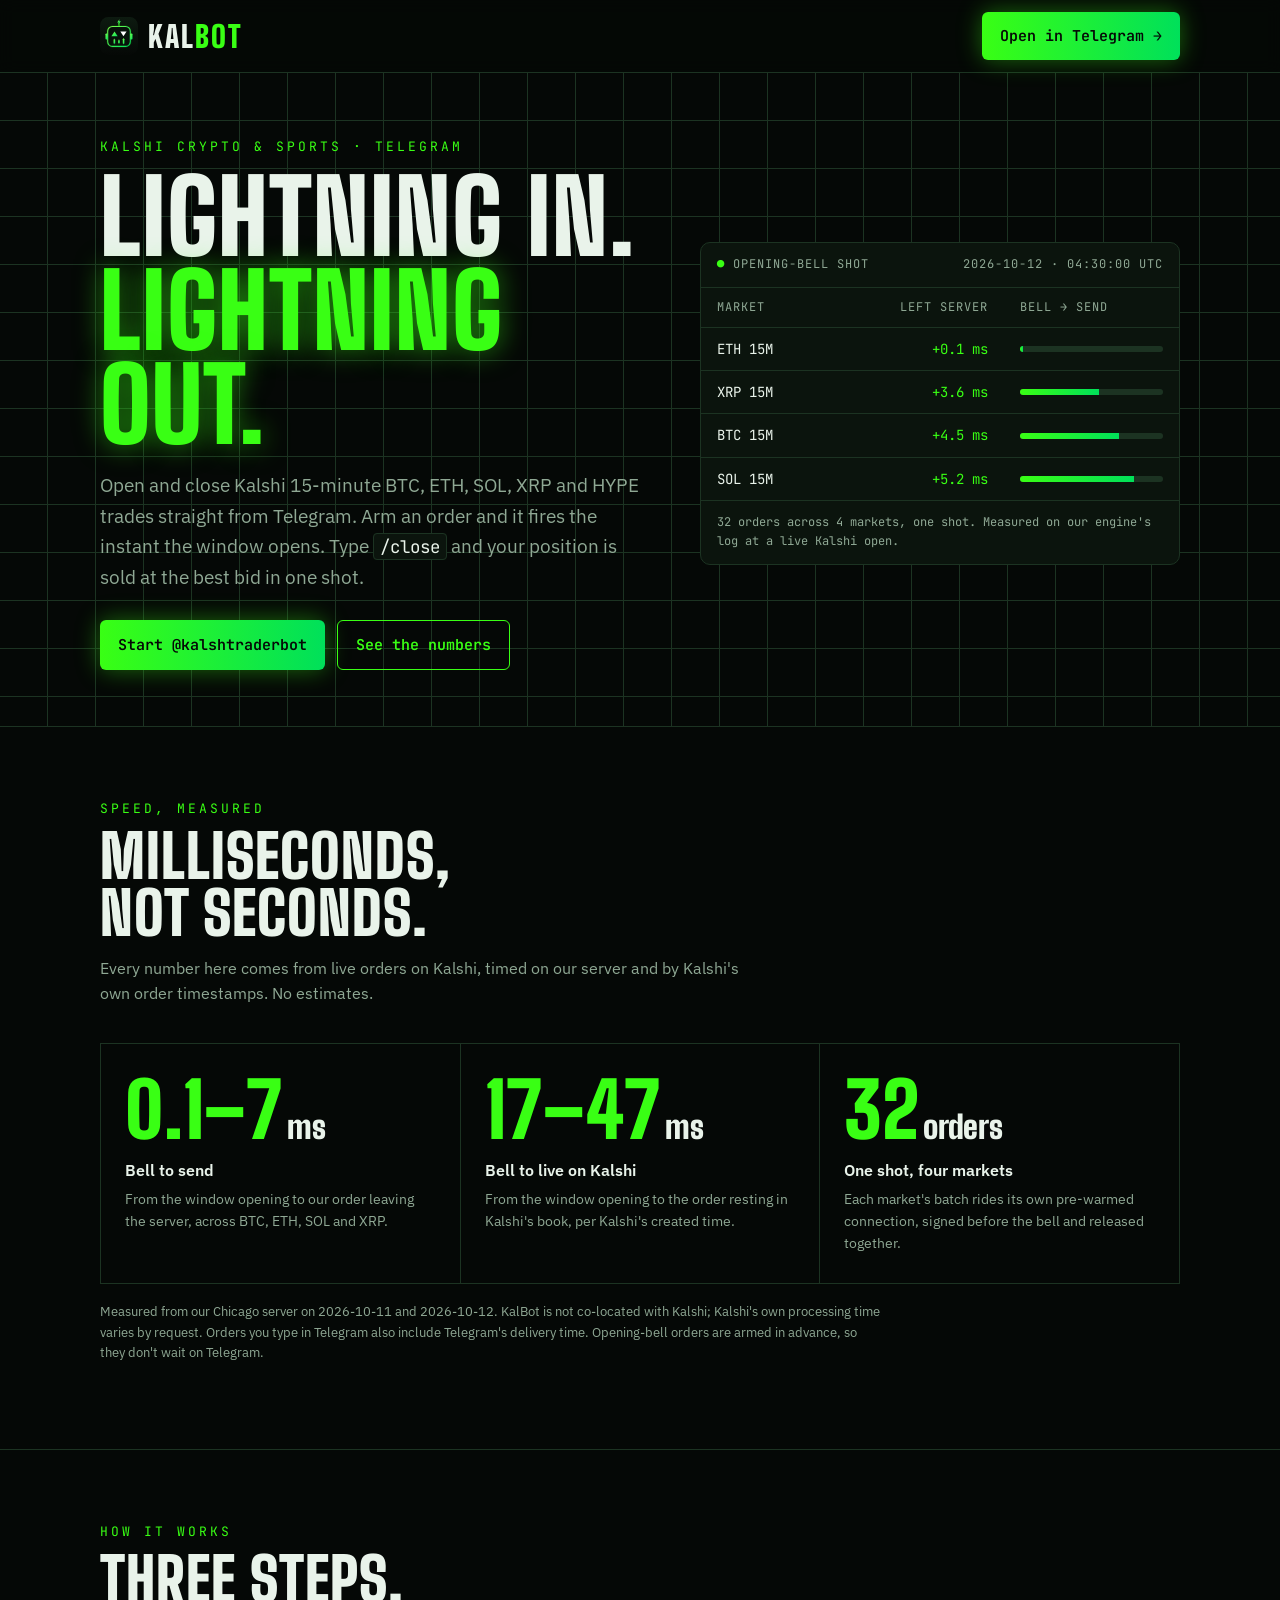
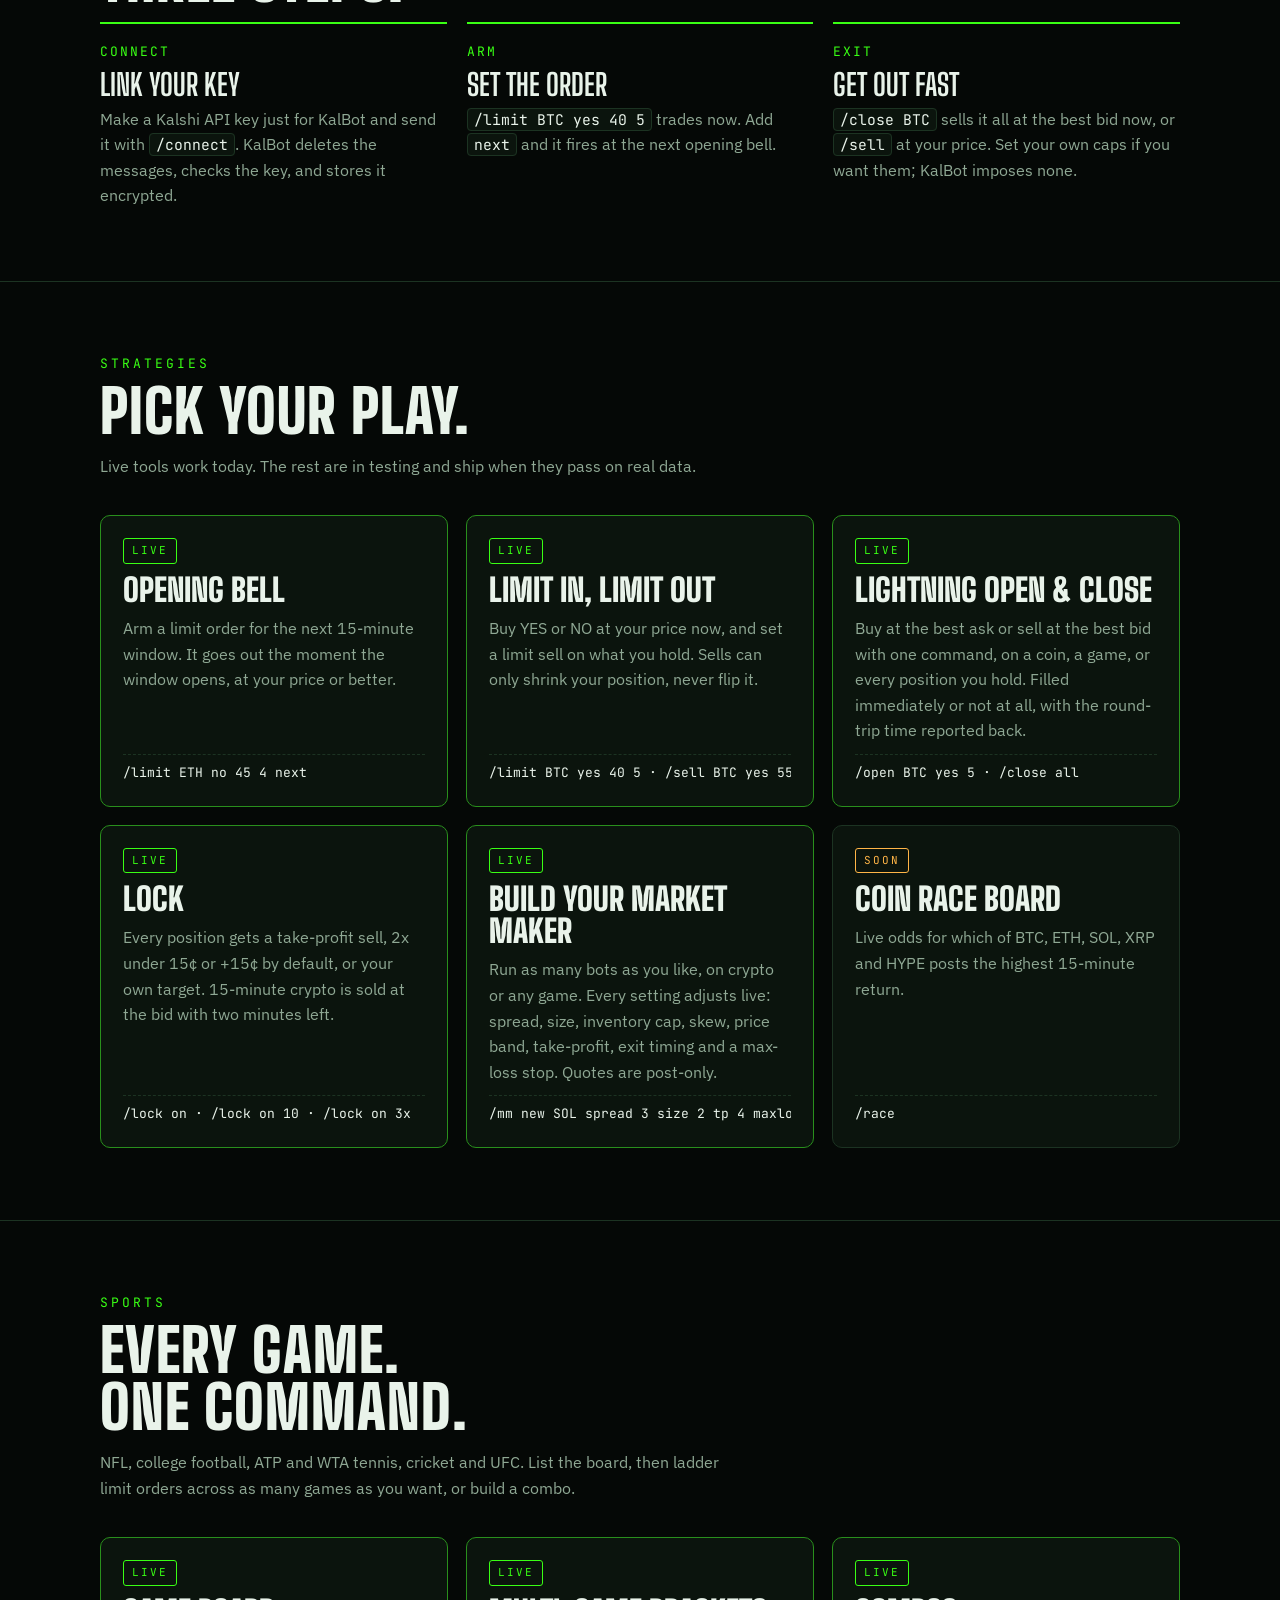
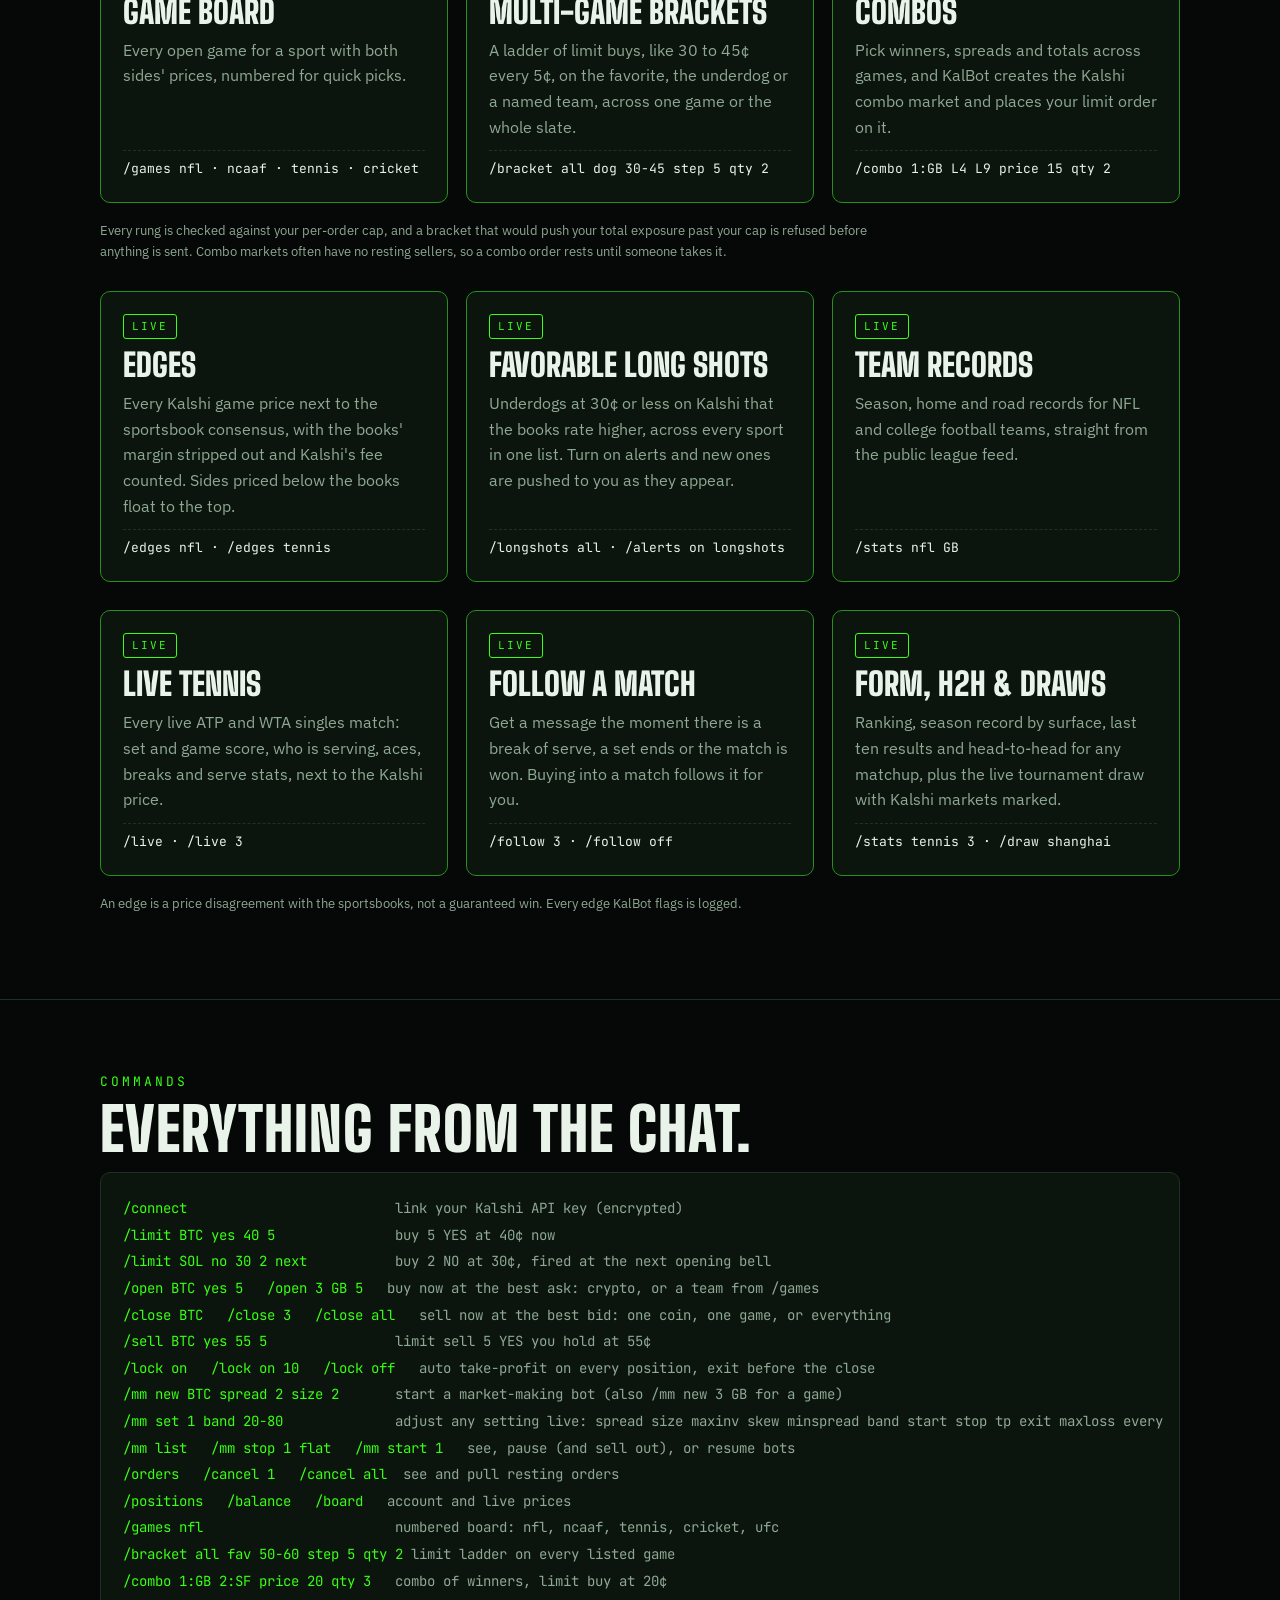
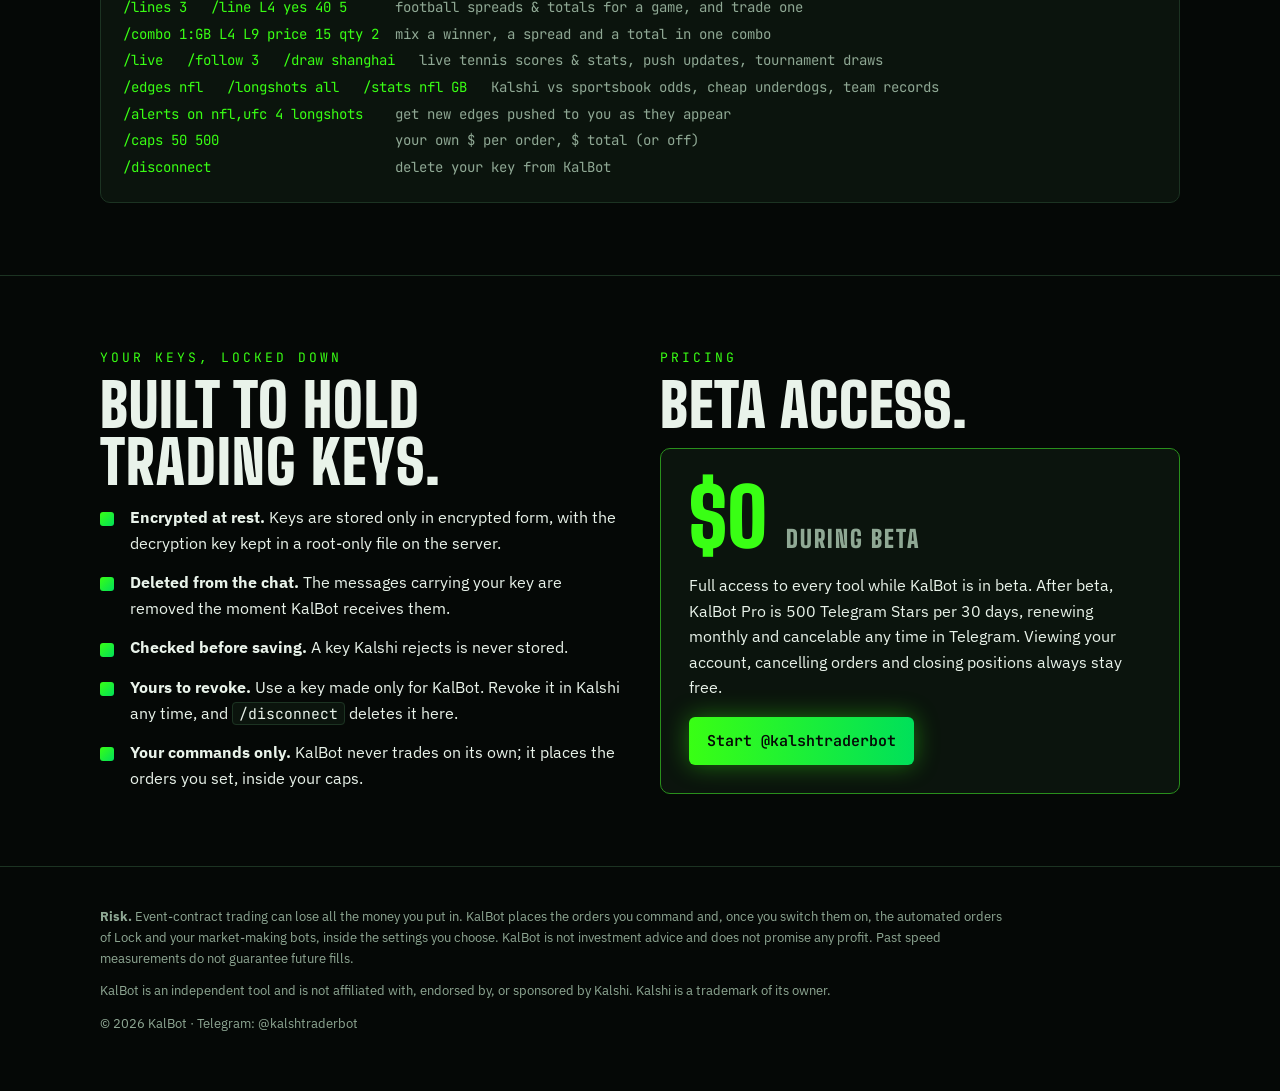
==== index.html @ a6000c85 "KalBot landing page Co-Authored-By: Claude Opus 5.5 <noreply@anthropic.com>" ====
<!doctype html>
<html lang="en">
<head>
<meta charset="utf-8">
<meta name="viewport" content="width=device-width, initial-scale=1">
<title>KalBot · Kalshi crypto &amp; sports trading in Telegram</title>
<meta name="description" content="Trade Kalshi 15-minute crypto and sports from Telegram: opening-bell orders, one-tap open and close, brackets, combos, market-making bots, live tennis and edges vs the sportsbooks.">
<meta property="og:type" content="website">
<meta property="og:title" content="KalBot · Lightning in. Lightning out.">
<meta property="og:description" content="Trade Kalshi 15-minute crypto and sports from Telegram. Your account, your strategy, your caps.">
<meta property="og:url" content="https://dakotabota.github.io/kalbot/">
<meta property="og:image" content="https://dakotabota.github.io/kalbot/kalbot-icon-512.png">
<meta name="twitter:card" content="summary">
<meta name="theme-color" content="#050806">
<link rel="icon" type="image/svg+xml" href="kalbot-icon.svg">
<link rel="icon" type="image/png" sizes="48x48" href="kalbot-icon-48.png">
<link rel="apple-touch-icon" href="kalbot-icon-512.png">

<link rel="preconnect" href="https://fonts.googleapis.com">
<link rel="preconnect" href="https://fonts.gstatic.com" crossorigin>
<link rel="stylesheet" href="https://fonts.googleapis.com/css2?family=Big+Shoulders+Display:wght@700;900&family=IBM+Plex+Sans:wght@400;500;600&family=JetBrains+Mono:wght@400;600&display=swap">
<style>
/* Layout: terminal-black trading floor. One neon accent (the brand green), a live "tape" of measured
   latencies as the hero, then a strict two-column rhythm that stacks on phones. Single dark theme by design. */
:root {
  color-scheme: dark;
  --ink: #050806;          /* page */
  --panel: #0b140d;        /* raised surfaces */
  --line: #1c3322;         /* hairlines, grid */
  --text: #e9f3ea;         /* body text */
  --muted: #8fa894;        /* secondary text */
  --neon: #39ff14;         /* brand accent */
  --neon-2: #00e05a;       /* accent gradient end */
  --warn: #ffb547;         /* "soon" status */
  --display: "Big Shoulders Display", "Arial Narrow", Impact, sans-serif;
  --body: "IBM Plex Sans", "Segoe UI", system-ui, sans-serif;
  --mono: "JetBrains Mono", ui-monospace, "SFMono-Regular", Menlo, monospace;
}
* { box-sizing: border-box; }
body { margin: 0; background: var(--ink); color: var(--text); font-family: var(--body); font-size: 16px; line-height: 1.6; }
a { color: var(--neon); }
.wrap { max-width: 1120px; margin: 0 auto; padding-inline: 20px; }
.grid-bg {
  background-image: linear-gradient(var(--line) 1px, transparent 1px), linear-gradient(90deg, var(--line) 1px, transparent 1px);
  background-size: 48px 48px; background-position: -1px -1px;
}
header.top {
  position: sticky; top: env(safe-area-inset-top, 0px); z-index: 5;
  background: color-mix(in srgb, var(--ink) 88%, transparent); backdrop-filter: blur(8px);
  border-bottom: 1px solid var(--line);
}
.top .wrap { display: flex; align-items: center; justify-content: space-between; gap: 16px; padding-block: 12px; }
.brand { display: flex; align-items: center; gap: 10px; text-decoration: none; color: var(--text); }
.brand svg { width: 38px; height: 38px; }
.brand b { font-family: var(--display); font-weight: 900; font-size: 30px; letter-spacing: 2px; line-height: 1; }
.brand b span { color: var(--neon); }
.btn {
  display: inline-flex; align-items: center; gap: 10px; font-family: var(--mono); font-weight: 600; font-size: 15px;
  text-decoration: none; color: var(--ink); background: linear-gradient(90deg, var(--neon), var(--neon-2));
  padding: 12px 18px; border-radius: 6px; box-shadow: 0 0 24px color-mix(in srgb, var(--neon) 40%, transparent);
}
.btn:hover { filter: brightness(1.08); }
.btn:focus-visible, a:focus-visible { outline: 2px solid var(--text); outline-offset: 3px; }
.btn.ghost { background: none; color: var(--neon); border: 1px solid var(--neon); box-shadow: none; }

/* hero */
.hero { padding-block: 64px 56px; border-bottom: 1px solid var(--line); }
.hero .wrap { display: grid; grid-template-columns: 1.15fr 1fr; gap: 48px; align-items: center; }
.eyebrow { font-family: var(--mono); font-size: 13px; letter-spacing: 3px; text-transform: uppercase; color: var(--neon); }
h1 {
  font-family: var(--display); font-weight: 900; text-transform: uppercase; line-height: 0.92;
  font-size: clamp(52px, 8vw, 104px); margin: 12px 0 18px; letter-spacing: 1px; text-wrap: balance;
}
h1 em { font-style: normal; color: var(--neon); text-shadow: 0 0 28px color-mix(in srgb, var(--neon) 55%, transparent); }
.lede { color: var(--muted); font-size: 19px; max-width: 34em; margin: 0 0 28px; }
.cta-row { display: flex; flex-wrap: wrap; gap: 12px; }

/* the tape: real measured shot */
.tape { background: var(--panel); border: 1px solid var(--line); border-radius: 10px; overflow: hidden; min-width: 0; }
.tape-head { display: flex; justify-content: space-between; gap: 12px; padding: 12px 16px; border-bottom: 1px solid var(--line);
  font-family: var(--mono); font-size: 12px; color: var(--muted); letter-spacing: 1px; text-transform: uppercase; flex-wrap: wrap; }
.tape-head .dot { color: var(--neon); }
.tape table { width: 100%; border-collapse: collapse; font-family: var(--mono); font-variant-numeric: tabular-nums; }
.tape th, .tape td { padding: 10px 16px; text-align: left; font-size: 14px; border-bottom: 1px solid var(--line); }
.tape th { color: var(--muted); font-weight: 400; font-size: 12px; letter-spacing: 1px; text-transform: uppercase; }
.tape td.n { color: var(--neon); text-align: right; }
.tape th.n { text-align: right; }
.bar { height: 6px; background: var(--line); border-radius: 3px; overflow: hidden; min-width: 60px; }
.bar i { display: block; height: 100%; background: linear-gradient(90deg, var(--neon), var(--neon-2)); }
.tape-foot { padding: 12px 16px; font-size: 12px; color: var(--muted); font-family: var(--mono); }

/* speed numbers */
section { padding-block: 72px; border-bottom: 1px solid var(--line); }
h2 { font-family: var(--display); font-weight: 900; text-transform: uppercase; font-size: clamp(38px, 5vw, 60px);
  line-height: 0.95; margin: 8px 0 14px; letter-spacing: 1px; text-wrap: balance; }
.sub { color: var(--muted); max-width: 40em; margin: 0 0 36px; }
.stats { display: grid; grid-template-columns: repeat(3, 1fr); gap: 1px; background: var(--line); border: 1px solid var(--line); }
.stat { background: var(--ink); padding: 28px 24px; min-width: 0; }
.stat .big { font-family: var(--display); font-weight: 900; font-size: clamp(54px, 6vw, 76px); line-height: 1; color: var(--neon); }
.stat .big small { font-size: 0.42em; color: var(--text); margin-left: 4px; }
.stat .what { font-weight: 600; margin-top: 10px; }
.stat .how { color: var(--muted); font-size: 14px; margin-top: 4px; }
.fine { font-size: 13px; color: var(--muted); margin-top: 18px; max-width: 60em; }

/* steps */
.steps { display: grid; grid-template-columns: repeat(3, 1fr); gap: 20px; }
.step { border-top: 2px solid var(--neon); padding-top: 18px; min-width: 0; }
.step .k { font-family: var(--mono); color: var(--neon); font-size: 13px; letter-spacing: 2px; }
.step h3 { font-family: var(--display); font-weight: 700; text-transform: uppercase; font-size: 30px; margin: 6px 0 8px; line-height: 1; }
.step p { color: var(--muted); margin: 0; }
code, kbd { font-family: var(--mono); font-size: 0.92em; color: var(--text); background: var(--panel); border: 1px solid var(--line);
  padding: 1px 6px; border-radius: 4px; }

/* strategies */
.strats { display: grid; grid-template-columns: repeat(3, 1fr); gap: 18px; }
.card { background: var(--panel); border: 1px solid var(--line); border-radius: 10px; padding: 22px; display: flex; flex-direction: column; gap: 10px; min-width: 0; }
.card.live { border-color: color-mix(in srgb, var(--neon) 45%, var(--line)); }
.chip { align-self: flex-start; font-family: var(--mono); font-size: 11px; letter-spacing: 2px; text-transform: uppercase;
  padding: 3px 8px; border-radius: 3px; border: 1px solid currentColor; }
.chip.live { color: var(--neon); }
.chip.soon { color: var(--warn); }
.card h3 { font-family: var(--display); font-weight: 900; text-transform: uppercase; font-size: 32px; line-height: 1; margin: 0; }
.card p { margin: 0; color: var(--muted); }
.card .cmd { margin-top: auto; font-family: var(--mono); font-size: 13px; color: var(--text); overflow-x: auto; white-space: nowrap; padding-top: 8px; border-top: 1px dashed var(--line); }

/* commands */
.term { background: var(--panel); border: 1px solid var(--line); border-radius: 10px; overflow-x: auto; }
.term pre { margin: 0; padding: 22px; font-family: var(--mono); font-size: 14px; line-height: 1.9; color: var(--text); }
.term .c { color: var(--neon); }
.term .m { color: var(--muted); }

/* security + pricing */
.two { display: grid; grid-template-columns: 1fr 1fr; gap: 40px; }
.two > div { min-width: 0; }
ul.ticks { list-style: none; padding: 0; margin: 0; display: grid; gap: 14px; }
ul.ticks li { padding-left: 30px; position: relative; }
ul.ticks li::before { content: ""; position: absolute; left: 0; top: 0.45em; width: 14px; height: 14px; border-radius: 3px;
  background: linear-gradient(135deg, var(--neon), var(--neon-2)); }
ul.ticks b { color: var(--text); }
.price { background: var(--panel); border: 1px solid color-mix(in srgb, var(--neon) 45%, var(--line)); border-radius: 10px; padding: 28px; }
.price .amt { font-family: var(--display); font-weight: 900; font-size: 80px; line-height: 1; color: var(--neon); }
.price .amt small { font-size: 0.3em; color: var(--muted); letter-spacing: 2px; }

footer { padding-block: 40px 56px; color: var(--muted); font-size: 13px; }
footer .wrap { display: grid; gap: 12px; }
footer p { margin: 0; max-width: 70em; }

@media (max-width: 860px) {
  .hero .wrap, .two { grid-template-columns: 1fr; }
  .stats, .steps, .strats { grid-template-columns: 1fr; }
  .hero { padding-block: 40px; }
  section { padding-block: 52px; }
}
@media (max-width: 420px) { .top .btn { padding: 10px 12px; font-size: 13px; } .brand b { font-size: 26px; } }
@media (prefers-reduced-motion: no-preference) {
  .bar i { animation: fill 900ms cubic-bezier(.2,.8,.2,1) both; }
  @keyframes fill { from { width: 0; } }
}
</style>
</head>
<body>


<svg width="0" height="0" style="position:absolute" aria-hidden="true">
  <defs>
    <linearGradient id="kbBg" x1="0" y1="0" x2="0" y2="1"><stop offset="0" stop-color="#0d1a10"/><stop offset="1" stop-color="#050806"/></linearGradient>
    <linearGradient id="kbG" x1="0" y1="0" x2="1" y2="1"><stop offset="0" stop-color="#7CFF4F"/><stop offset="1" stop-color="#00E05A"/></linearGradient>
    <symbol id="kbIcon" viewBox="0 0 512 512">
      <rect width="512" height="512" rx="112" fill="url(#kbBg)"/>
      <g stroke="#1f3a24" stroke-width="2" opacity="0.7"><path d="M64 160H448M64 256H448M64 352H448M160 64V448M256 64V448M352 64V448"/></g>
      <path d="M256 128V84" stroke="#39FF14" stroke-width="12" stroke-linecap="round"/>
      <path d="M262 30 L232 74 H254 L244 108 L282 58 H258 Z" fill="url(#kbG)"/>
      <rect x="104" y="128" width="304" height="268" rx="64" fill="none" stroke="#39FF14" stroke-width="30" opacity="0.18"/>
      <rect x="104" y="128" width="304" height="268" rx="64" fill="#07120a" stroke="url(#kbG)" stroke-width="14"/>
      <rect x="74" y="222" width="30" height="80" rx="12" fill="url(#kbG)"/><rect x="408" y="222" width="30" height="80" rx="12" fill="url(#kbG)"/>
      <path d="M196 196 L238 260 H154 Z" fill="url(#kbG)"/><path d="M316 260 L274 196 H358 Z" fill="#ffffff"/>
      <g fill="url(#kbG)">
        <rect x="183" y="300" width="22" height="58" rx="5"/><rect x="192" y="290" width="4" height="78" rx="2"/>
        <rect x="245" y="312" width="22" height="40" rx="5"/><rect x="254" y="300" width="4" height="66" rx="2"/>
        <rect x="307" y="294" width="22" height="66" rx="5"/><rect x="316" y="284" width="4" height="86" rx="2"/>
      </g>
    </symbol>
  </defs>
</svg>

<header class="top">
  <div class="wrap">
    <a class="brand" href="#top" aria-label="KalBot home"><svg role="img" aria-hidden="true"><use href="#kbIcon"/></svg><b>KAL<span>BOT</span></b></a>
    <a class="btn" href="https://t.me/kalshtraderbot" target="_blank" rel="noopener">Open in Telegram →</a>
  </div>
</header>

<main id="top">
  <div class="hero grid-bg">
    <div class="wrap">
      <div>
        <div class="eyebrow">Kalshi crypto &amp; sports · Telegram</div>
        <h1>Lightning in.<br><em>Lightning out.</em></h1>
        <p class="lede">Open and close Kalshi 15-minute BTC, ETH, SOL, XRP and HYPE trades straight from Telegram. Arm an order and it fires the instant the window opens. Type <code>/close</code> and your position is sold at the best bid in one shot.</p>
        <div class="cta-row">
          <a class="btn" href="https://t.me/kalshtraderbot" target="_blank" rel="noopener">Start @kalshtraderbot</a>
          <a class="btn ghost" href="#speed">See the numbers</a>
        </div>
      </div>
      <div class="tape" aria-label="Measured opening-bell shot">
        <div class="tape-head"><span><span class="dot">●</span> Opening-bell shot</span><span>2026-10-12 · 04:30:00 UTC</span></div>
        <table>
          <thead><tr><th>Market</th><th class="n">Left server</th><th>Bell → send</th></tr></thead>
          <tbody>
            <tr><td>ETH 15M</td><td class="n">+0.1 ms</td><td><div class="bar"><i style="width:2%"></i></div></td></tr>
            <tr><td>XRP 15M</td><td class="n">+3.6 ms</td><td><div class="bar"><i style="width:55%"></i></div></td></tr>
            <tr><td>BTC 15M</td><td class="n">+4.5 ms</td><td><div class="bar"><i style="width:69%"></i></div></td></tr>
            <tr><td>SOL 15M</td><td class="n">+5.2 ms</td><td><div class="bar"><i style="width:80%"></i></div></td></tr>
          </tbody>
        </table>
        <div class="tape-foot">32 orders across 4 markets, one shot. Measured on our engine's log at a live Kalshi open.</div>
      </div>
    </div>
  </div>

  <section id="speed">
    <div class="wrap">
      <div class="eyebrow">Speed, measured</div>
      <h2>Milliseconds,<br>not seconds.</h2>
      <p class="sub">Every number here comes from live orders on Kalshi, timed on our server and by Kalshi's own order timestamps. No estimates.</p>
      <div class="stats">
        <div class="stat"><div class="big">0.1–7<small>ms</small></div><div class="what">Bell to send</div><div class="how">From the window opening to our order leaving the server, across BTC, ETH, SOL and XRP.</div></div>
        <div class="stat"><div class="big">17–47<small>ms</small></div><div class="what">Bell to live on Kalshi</div><div class="how">From the window opening to the order resting in Kalshi's book, per Kalshi's created time.</div></div>
        <div class="stat"><div class="big">32<small>orders</small></div><div class="what">One shot, four markets</div><div class="how">Each market's batch rides its own pre-warmed connection, signed before the bell and released together.</div></div>
      </div>
      <p class="fine">Measured from our Chicago server on 2026-10-11 and 2026-10-12. KalBot is not co-located with Kalshi; Kalshi's own processing time varies by request. Orders you type in Telegram also include Telegram's delivery time. Opening-bell orders are armed in advance, so they don't wait on Telegram.</p>
    </div>
  </section>

  <section>
    <div class="wrap">
      <div class="eyebrow">How it works</div>
      <h2>Three steps.</h2>
      <div class="steps">
        <div class="step"><div class="k">CONNECT</div><h3>Link your key</h3><p>Make a Kalshi API key just for KalBot and send it with <code>/connect</code>. KalBot deletes the messages, checks the key, and stores it encrypted.</p></div>
        <div class="step"><div class="k">ARM</div><h3>Set the order</h3><p><code>/limit BTC yes 40 5</code> trades now. Add <code>next</code> and it fires at the next opening bell.</p></div>
        <div class="step"><div class="k">EXIT</div><h3>Get out fast</h3><p><code>/close BTC</code> sells it all at the best bid now, or <code>/sell</code> at your price. Set your own caps if you want them; KalBot imposes none.</p></div>
      </div>
    </div>
  </section>

  <section id="strategies">
    <div class="wrap">
      <div class="eyebrow">Strategies</div>
      <h2>Pick your play.</h2>
      <p class="sub">Live tools work today. The rest are in testing and ship when they pass on real data.</p>
      <div class="strats">
        <div class="card live"><span class="chip live">Live</span><h3>Opening bell</h3><p>Arm a limit order for the next 15-minute window. It goes out the moment the window opens, at your price or better.</p><div class="cmd">/limit ETH no 45 4 next</div></div>
        <div class="card live"><span class="chip live">Live</span><h3>Limit in, limit out</h3><p>Buy YES or NO at your price now, and set a limit sell on what you hold. Sells can only shrink your position, never flip it.</p><div class="cmd">/limit BTC yes 40 5 · /sell BTC yes 55 5</div></div>
        <div class="card live"><span class="chip live">Live</span><h3>Lightning open &amp; close</h3><p>Buy at the best ask or sell at the best bid with one command, on a coin, a game, or every position you hold. Filled immediately or not at all, with the round-trip time reported back.</p><div class="cmd">/open BTC yes 5 · /close all</div></div>
        <div class="card live"><span class="chip live">Live</span><h3>Lock</h3><p>Every position gets a take-profit sell, 2x under 15¢ or +15¢ by default, or your own target. 15-minute crypto is sold at the bid with two minutes left.</p><div class="cmd">/lock on · /lock on 10 · /lock on 3x</div></div>
        <div class="card live"><span class="chip live">Live</span><h3>Build your market maker</h3><p>Run as many bots as you like, on crypto or any game. Every setting adjusts live: spread, size, inventory cap, skew, price band, take-profit, exit timing and a max-loss stop. Quotes are post-only.</p><div class="cmd">/mm new SOL spread 3 size 2 tp 4 maxloss 5</div></div>
        <div class="card"><span class="chip soon">Soon</span><h3>Coin Race board</h3><p>Live odds for which of BTC, ETH, SOL, XRP and HYPE posts the highest 15-minute return.</p><div class="cmd">/race</div></div>
      </div>
    </div>
  </section>

  <section id="sports">
    <div class="wrap">
      <div class="eyebrow">Sports</div>
      <h2>Every game.<br>One command.</h2>
      <p class="sub">NFL, college football, ATP and WTA tennis, cricket and UFC. List the board, then ladder limit orders across as many games as you want, or build a combo.</p>
      <div class="strats">
        <div class="card live"><span class="chip live">Live</span><h3>Game board</h3><p>Every open game for a sport with both sides' prices, numbered for quick picks.</p><div class="cmd">/games nfl · ncaaf · tennis · cricket · ufc</div></div>
        <div class="card live"><span class="chip live">Live</span><h3>Multi-game brackets</h3><p>A ladder of limit buys, like 30 to 45¢ every 5¢, on the favorite, the underdog or a named team, across one game or the whole slate.</p><div class="cmd">/bracket all dog 30-45 step 5 qty 2</div></div>
        <div class="card live"><span class="chip live">Live</span><h3>Combos</h3><p>Pick winners, spreads and totals across games, and KalBot creates the Kalshi combo market and places your limit order on it.</p><div class="cmd">/combo 1:GB L4 L9 price 15 qty 2</div></div>
      </div>
      <p class="fine">Every rung is checked against your per-order cap, and a bracket that would push your total exposure past your cap is refused before anything is sent. Combo markets often have no resting sellers, so a combo order rests until someone takes it.</p>
      <div class="strats" style="margin-top:28px">
        <div class="card live"><span class="chip live">Live</span><h3>Edges</h3><p>Every Kalshi game price next to the sportsbook consensus, with the books' margin stripped out and Kalshi's fee counted. Sides priced below the books float to the top.</p><div class="cmd">/edges nfl · /edges tennis</div></div>
        <div class="card live"><span class="chip live">Live</span><h3>Favorable long shots</h3><p>Underdogs at 30¢ or less on Kalshi that the books rate higher, across every sport in one list. Turn on alerts and new ones are pushed to you as they appear.</p><div class="cmd">/longshots all · /alerts on longshots</div></div>
        <div class="card live"><span class="chip live">Live</span><h3>Team records</h3><p>Season, home and road records for NFL and college football teams, straight from the public league feed.</p><div class="cmd">/stats nfl GB</div></div>
      </div>
      <div class="strats" style="margin-top:28px">
        <div class="card live"><span class="chip live">Live</span><h3>Live tennis</h3><p>Every live ATP and WTA singles match: set and game score, who is serving, aces, breaks and serve stats, next to the Kalshi price.</p><div class="cmd">/live · /live 3</div></div>
        <div class="card live"><span class="chip live">Live</span><h3>Follow a match</h3><p>Get a message the moment there is a break of serve, a set ends or the match is won. Buying into a match follows it for you.</p><div class="cmd">/follow 3 · /follow off</div></div>
        <div class="card live"><span class="chip live">Live</span><h3>Form, H2H &amp; draws</h3><p>Ranking, season record by surface, last ten results and head-to-head for any matchup, plus the live tournament draw with Kalshi markets marked.</p><div class="cmd">/stats tennis 3 · /draw shanghai</div></div>
      </div>
      <p class="fine">An edge is a price disagreement with the sportsbooks, not a guaranteed win. Every edge KalBot flags is logged.</p>
    </div>
  </section>

  <section>
    <div class="wrap">
      <div class="eyebrow">Commands</div>
      <h2>Everything from the chat.</h2>
      <div class="term"><pre><span class="c">/connect</span>                          <span class="m">link your Kalshi API key (encrypted)</span>
<span class="c">/limit BTC yes 40 5</span>               <span class="m">buy 5 YES at 40¢ now</span>
<span class="c">/limit SOL no 30 2 next</span>           <span class="m">buy 2 NO at 30¢, fired at the next opening bell</span>
<span class="c">/open BTC yes 5</span>   <span class="c">/open 3 GB 5</span>   <span class="m">buy now at the best ask: crypto, or a team from /games</span>
<span class="c">/close BTC</span>   <span class="c">/close 3</span>   <span class="c">/close all</span>   <span class="m">sell now at the best bid: one coin, one game, or everything</span>
<span class="c">/sell BTC yes 55 5</span>                <span class="m">limit sell 5 YES you hold at 55¢</span>
<span class="c">/lock on</span>   <span class="c">/lock on 10</span>   <span class="c">/lock off</span>   <span class="m">auto take-profit on every position, exit before the close</span>
<span class="c">/mm new BTC spread 2 size 2</span>       <span class="m">start a market-making bot (also /mm new 3 GB for a game)</span>
<span class="c">/mm set 1 band 20-80</span>              <span class="m">adjust any setting live: spread size maxinv skew minspread band start stop tp exit maxloss every</span>
<span class="c">/mm list</span>   <span class="c">/mm stop 1 flat</span>   <span class="c">/mm start 1</span>   <span class="m">see, pause (and sell out), or resume bots</span>
<span class="c">/orders</span>   <span class="c">/cancel 1</span>   <span class="c">/cancel all</span>  <span class="m">see and pull resting orders</span>
<span class="c">/positions</span>   <span class="c">/balance</span>   <span class="c">/board</span>   <span class="m">account and live prices</span>
<span class="c">/games nfl</span>                        <span class="m">numbered board: nfl, ncaaf, tennis, cricket, ufc</span>
<span class="c">/bracket all fav 50-60 step 5 qty 2</span> <span class="m">limit ladder on every listed game</span>
<span class="c">/combo 1:GB 2:SF price 20 qty 3</span>   <span class="m">combo of winners, limit buy at 20¢</span>
<span class="c">/lines 3</span>   <span class="c">/line L4 yes 40 5</span>      <span class="m">football spreads &amp; totals for a game, and trade one</span>
<span class="c">/combo 1:GB L4 L9 price 15 qty 2</span>  <span class="m">mix a winner, a spread and a total in one combo</span>
<span class="c">/live</span>   <span class="c">/follow 3</span>   <span class="c">/draw shanghai</span>   <span class="m">live tennis scores &amp; stats, push updates, tournament draws</span>
<span class="c">/edges nfl</span>   <span class="c">/longshots all</span>   <span class="c">/stats nfl GB</span>   <span class="m">Kalshi vs sportsbook odds, cheap underdogs, team records</span>
<span class="c">/alerts on nfl,ufc 4 longshots</span>    <span class="m">get new edges pushed to you as they appear</span>
<span class="c">/caps 50 500</span>                      <span class="m">your own $ per order, $ total (or off)</span>
<span class="c">/disconnect</span>                       <span class="m">delete your key from KalBot</span></pre></div>
    </div>
  </section>

  <section>
    <div class="wrap two">
      <div>
        <div class="eyebrow">Your keys, locked down</div>
        <h2>Built to hold<br>trading keys.</h2>
        <ul class="ticks">
          <li><b>Encrypted at rest.</b> Keys are stored only in encrypted form, with the decryption key kept in a root-only file on the server.</li>
          <li><b>Deleted from the chat.</b> The messages carrying your key are removed the moment KalBot receives them.</li>
          <li><b>Checked before saving.</b> A key Kalshi rejects is never stored.</li>
          <li><b>Yours to revoke.</b> Use a key made only for KalBot. Revoke it in Kalshi any time, and <code>/disconnect</code> deletes it here.</li>
          <li><b>Your commands only.</b> KalBot never trades on its own; it places the orders you set, inside your caps.</li>
        </ul>
      </div>
      <div>
        <div class="eyebrow">Pricing</div>
        <h2>Beta access.</h2>
        <div class="price">
          <div class="amt">$0 <small>DURING BETA</small></div>
          <p>Full access to every tool while KalBot is in beta. After beta, KalBot Pro is 500 Telegram Stars per 30 days, renewing monthly and cancelable any time in Telegram. Viewing your account, cancelling orders and closing positions always stay free.</p>
          <a class="btn" href="https://t.me/kalshtraderbot" target="_blank" rel="noopener">Start @kalshtraderbot</a>
        </div>
      </div>
    </div>
  </section>
</main>

<footer>
  <div class="wrap">
    <p><b>Risk.</b> Event-contract trading can lose all the money you put in. KalBot places the orders you command and, once you switch them on, the automated orders of Lock and your market-making bots, inside the settings you choose. KalBot is not investment advice and does not promise any profit. Past speed measurements do not guarantee future fills.</p>
    <p>KalBot is an independent tool and is not affiliated with, endorsed by, or sponsored by Kalshi. Kalshi is a trademark of its owner.</p>
    <p>© 2026 KalBot · Telegram: @kalshtraderbot</p>
  </div>
</footer>
</body>
</html>
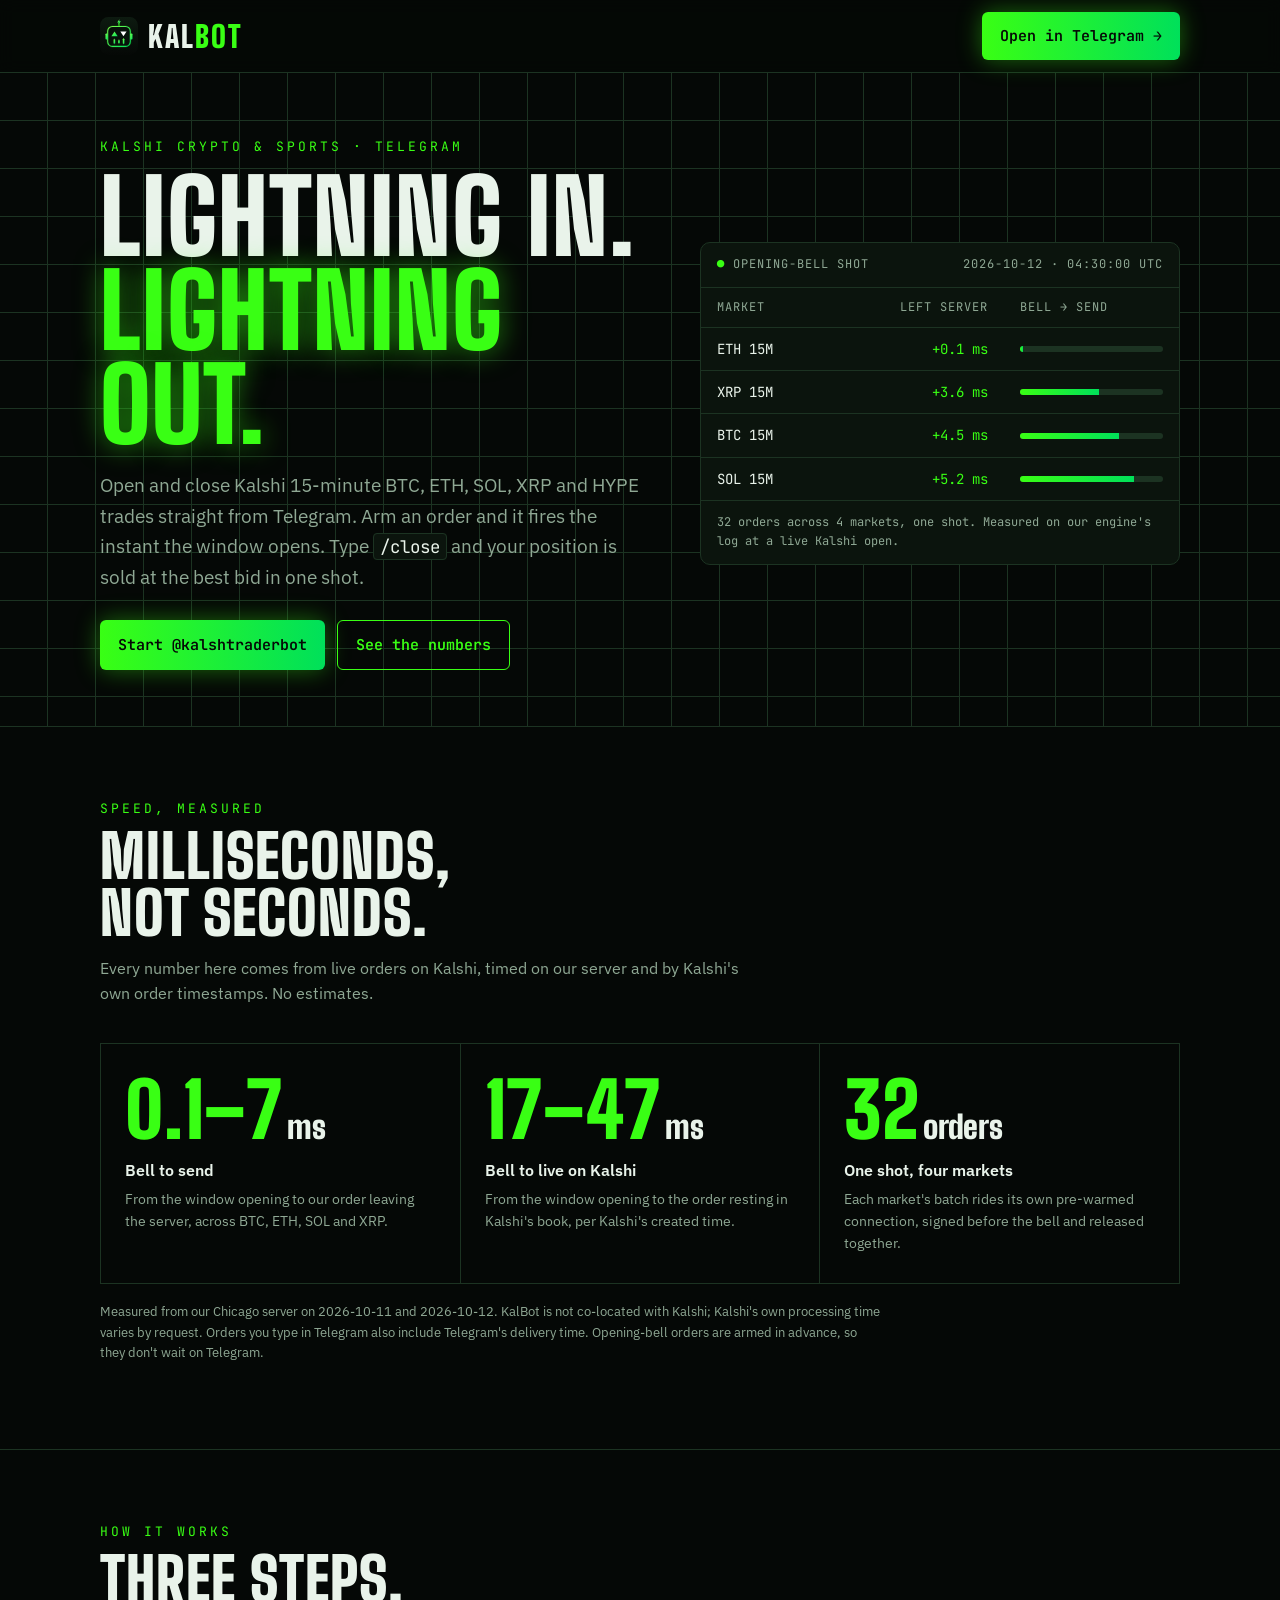
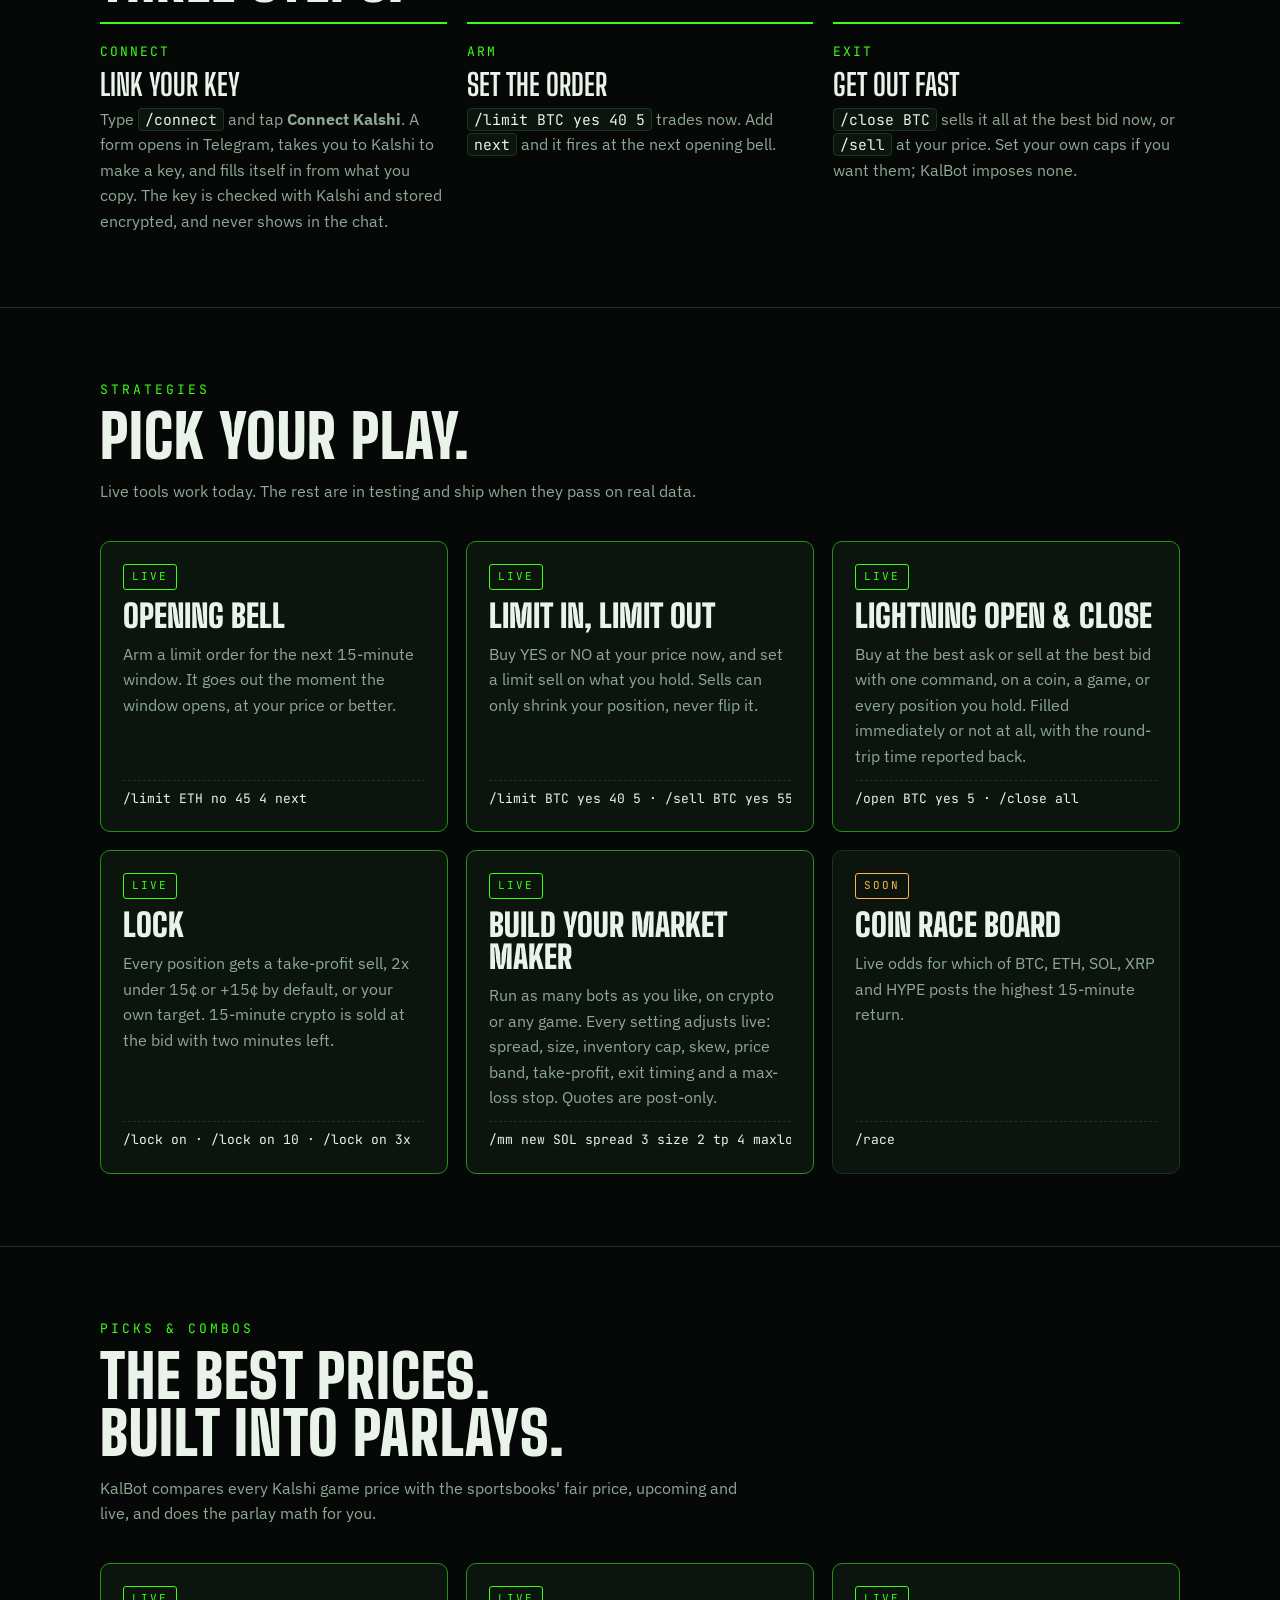
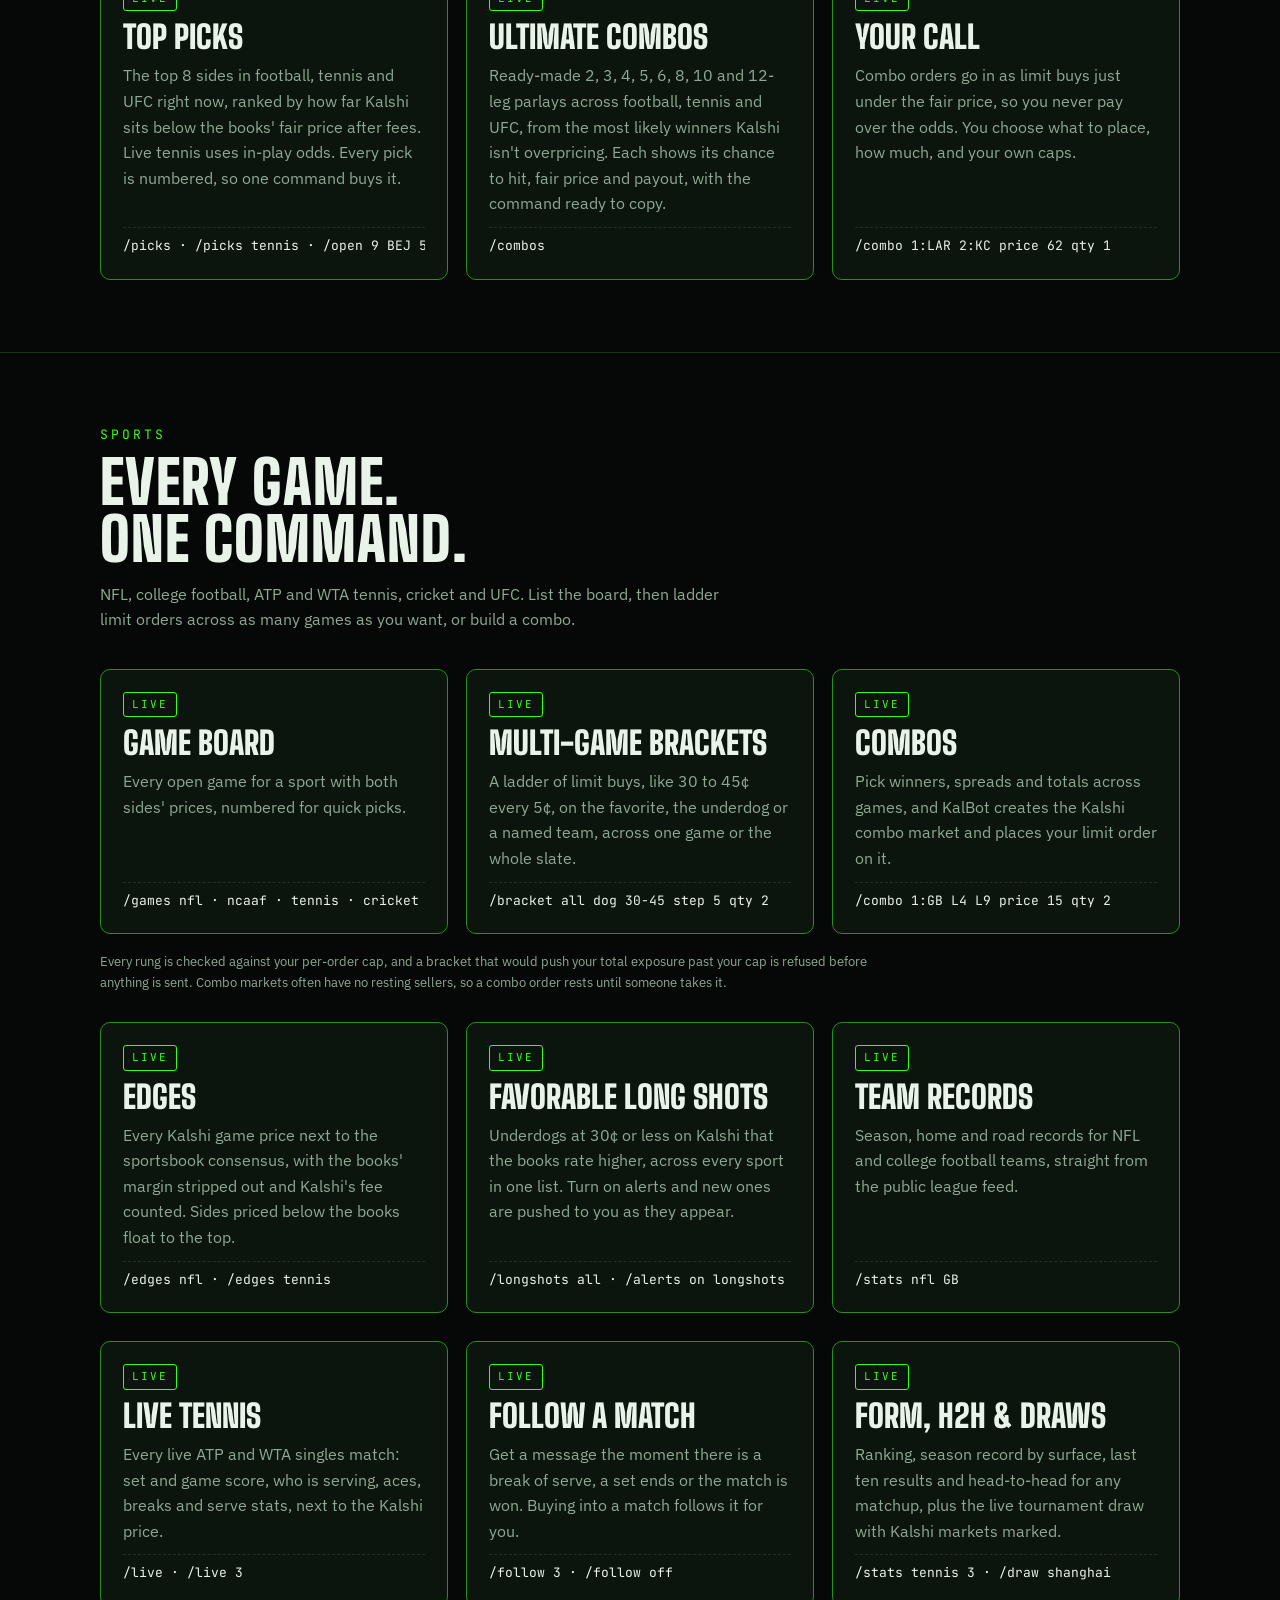
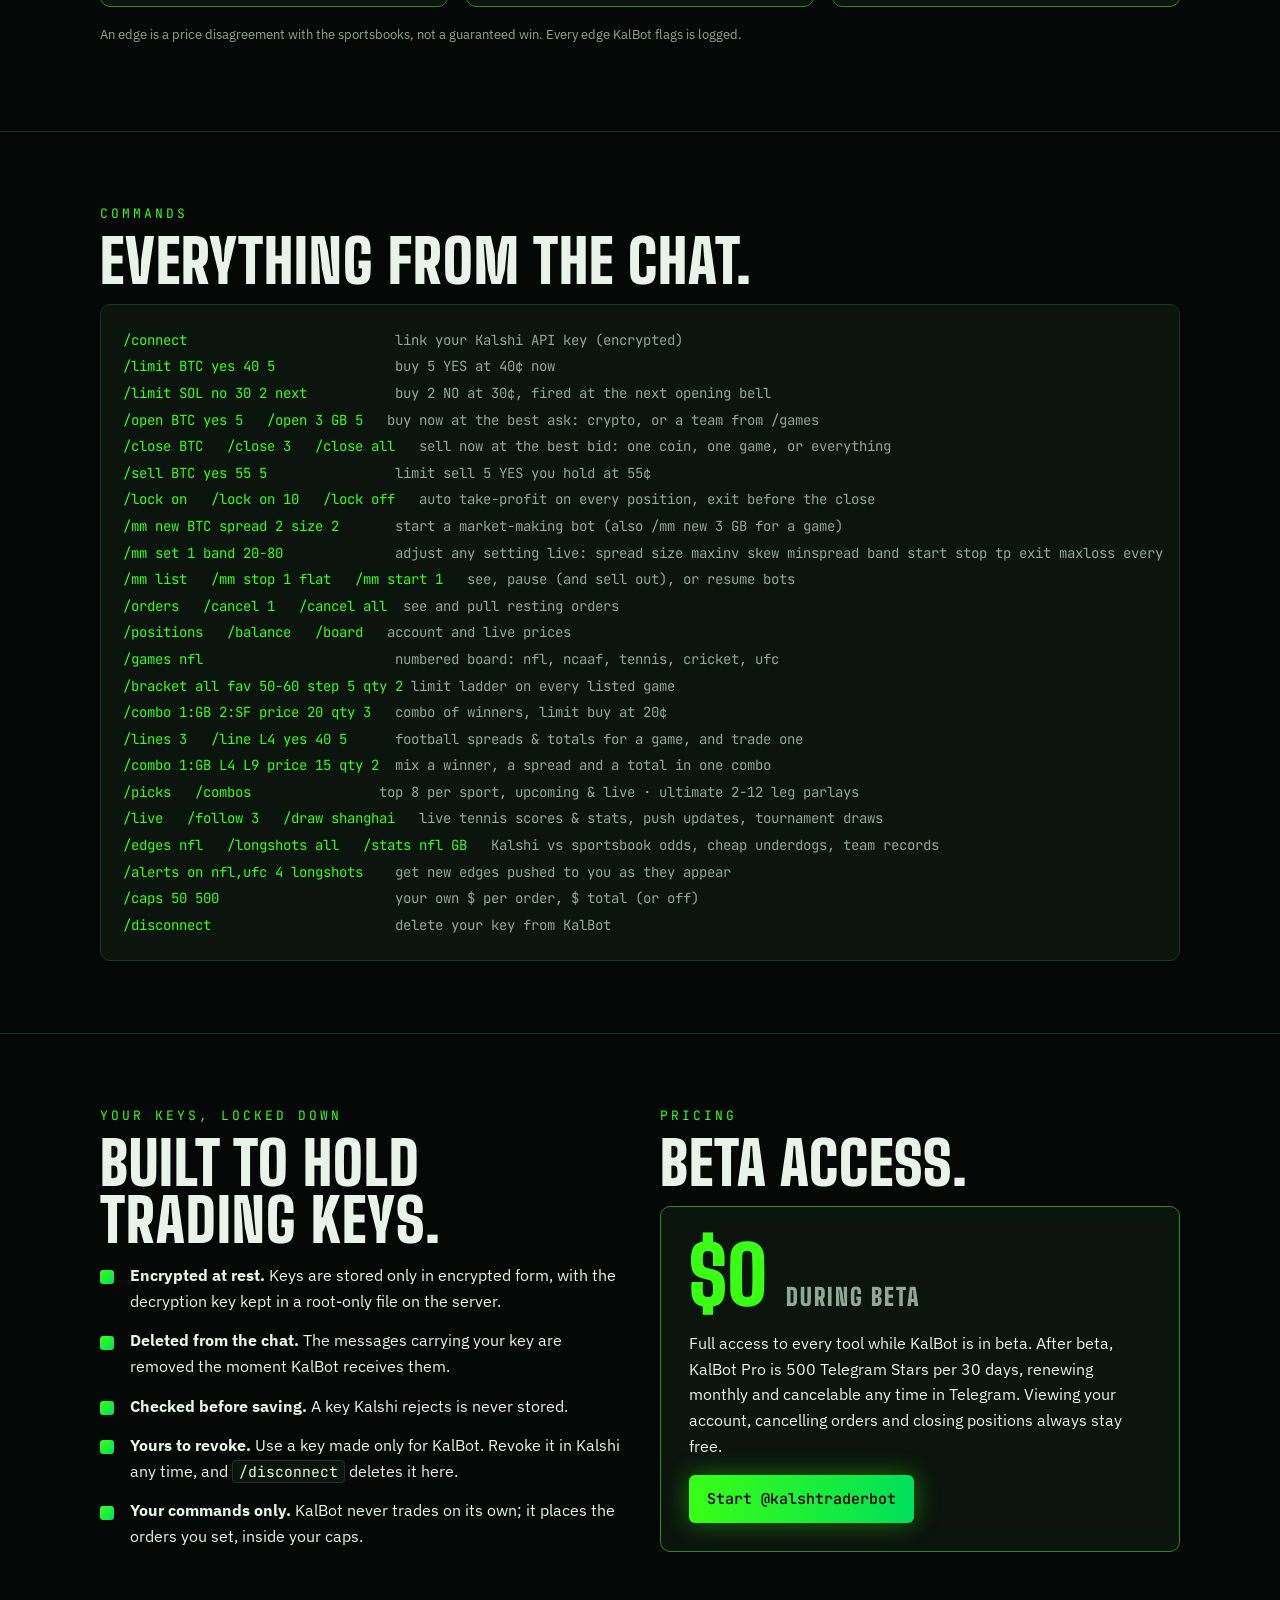
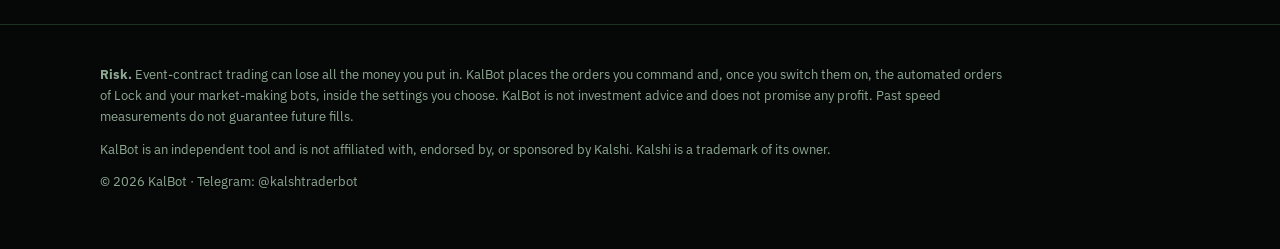
==== commit a2b4a7aa: "Landing: picks & ultimate combos, Connect Kalshi form Co-Authored-By: Claude Opus 5.5 <noreply@anthr" ====
--- a/index.html
+++ b/index.html
@@ -4,7 +4,7 @@
 <meta charset="utf-8">
 <meta name="viewport" content="width=device-width, initial-scale=1">
 <title>KalBot · Kalshi crypto &amp; sports trading in Telegram</title>
-<meta name="description" content="Trade Kalshi 15-minute crypto and sports from Telegram: opening-bell orders, one-tap open and close, brackets, combos, market-making bots, live tennis and edges vs the sportsbooks.">
+<meta name="description" content="Trade Kalshi crypto and sports from Telegram: top picks vs the sportsbooks, ultimate 2-12 leg combos, live tennis, opening-bell orders, one-tap open and close, market-making bots.">
 <meta property="og:type" content="website">
 <meta property="og:title" content="KalBot · Lightning in. Lightning out.">
 <meta property="og:description" content="Trade Kalshi 15-minute crypto and sports from Telegram. Your account, your strategy, your caps.">
@@ -237,7 +237,7 @@
       <div class="eyebrow">How it works</div>
       <h2>Three steps.</h2>
       <div class="steps">
-        <div class="step"><div class="k">CONNECT</div><h3>Link your key</h3><p>Make a Kalshi API key just for KalBot and send it with <code>/connect</code>. KalBot deletes the messages, checks the key, and stores it encrypted.</p></div>
+        <div class="step"><div class="k">CONNECT</div><h3>Link your key</h3><p>Type <code>/connect</code> and tap <b>Connect Kalshi</b>. A form opens in Telegram, takes you to Kalshi to make a key, and fills itself in from what you copy. The key is checked with Kalshi and stored encrypted, and never shows in the chat.</p></div>
         <div class="step"><div class="k">ARM</div><h3>Set the order</h3><p><code>/limit BTC yes 40 5</code> trades now. Add <code>next</code> and it fires at the next opening bell.</p></div>
         <div class="step"><div class="k">EXIT</div><h3>Get out fast</h3><p><code>/close BTC</code> sells it all at the best bid now, or <code>/sell</code> at your price. Set your own caps if you want them; KalBot imposes none.</p></div>
       </div>
@@ -256,6 +256,19 @@
         <div class="card live"><span class="chip live">Live</span><h3>Lock</h3><p>Every position gets a take-profit sell, 2x under 15¢ or +15¢ by default, or your own target. 15-minute crypto is sold at the bid with two minutes left.</p><div class="cmd">/lock on · /lock on 10 · /lock on 3x</div></div>
         <div class="card live"><span class="chip live">Live</span><h3>Build your market maker</h3><p>Run as many bots as you like, on crypto or any game. Every setting adjusts live: spread, size, inventory cap, skew, price band, take-profit, exit timing and a max-loss stop. Quotes are post-only.</p><div class="cmd">/mm new SOL spread 3 size 2 tp 4 maxloss 5</div></div>
         <div class="card"><span class="chip soon">Soon</span><h3>Coin Race board</h3><p>Live odds for which of BTC, ETH, SOL, XRP and HYPE posts the highest 15-minute return.</p><div class="cmd">/race</div></div>
+      </div>
+    </div>
+  </section>
+
+  <section id="picks">
+    <div class="wrap">
+      <div class="eyebrow">Picks &amp; combos</div>
+      <h2>The best prices.<br>Built into parlays.</h2>
+      <p class="sub">KalBot compares every Kalshi game price with the sportsbooks' fair price, upcoming and live, and does the parlay math for you.</p>
+      <div class="strats">
+        <div class="card live"><span class="chip live">Live</span><h3>Top picks</h3><p>The top 8 sides in football, tennis and UFC right now, ranked by how far Kalshi sits below the books' fair price after fees. Live tennis uses in-play odds. Every pick is numbered, so one command buys it.</p><div class="cmd">/picks · /picks tennis · /open 9 BEJ 5</div></div>
+        <div class="card live"><span class="chip live">Live</span><h3>Ultimate combos</h3><p>Ready-made 2, 3, 4, 5, 6, 8, 10 and 12-leg parlays across football, tennis and UFC, from the most likely winners Kalshi isn't overpricing. Each shows its chance to hit, fair price and payout, with the command ready to copy.</p><div class="cmd">/combos</div></div>
+        <div class="card live"><span class="chip live">Live</span><h3>Your call</h3><p>Combo orders go in as limit buys just under the fair price, so you never pay over the odds. You choose what to place, how much, and your own caps.</p><div class="cmd">/combo 1:LAR 2:KC price 62 qty 1</div></div>
       </div>
     </div>
   </section>
@@ -306,6 +319,7 @@
 <span class="c">/combo 1:GB 2:SF price 20 qty 3</span>   <span class="m">combo of winners, limit buy at 20¢</span>
 <span class="c">/lines 3</span>   <span class="c">/line L4 yes 40 5</span>      <span class="m">football spreads &amp; totals for a game, and trade one</span>
 <span class="c">/combo 1:GB L4 L9 price 15 qty 2</span>  <span class="m">mix a winner, a spread and a total in one combo</span>
+<span class="c">/picks</span>   <span class="c">/combos</span>                <span class="m">top 8 per sport, upcoming &amp; live · ultimate 2-12 leg parlays</span>
 <span class="c">/live</span>   <span class="c">/follow 3</span>   <span class="c">/draw shanghai</span>   <span class="m">live tennis scores &amp; stats, push updates, tournament draws</span>
 <span class="c">/edges nfl</span>   <span class="c">/longshots all</span>   <span class="c">/stats nfl GB</span>   <span class="m">Kalshi vs sportsbook odds, cheap underdogs, team records</span>
 <span class="c">/alerts on nfl,ufc 4 longshots</span>    <span class="m">get new edges pushed to you as they appear</span>
